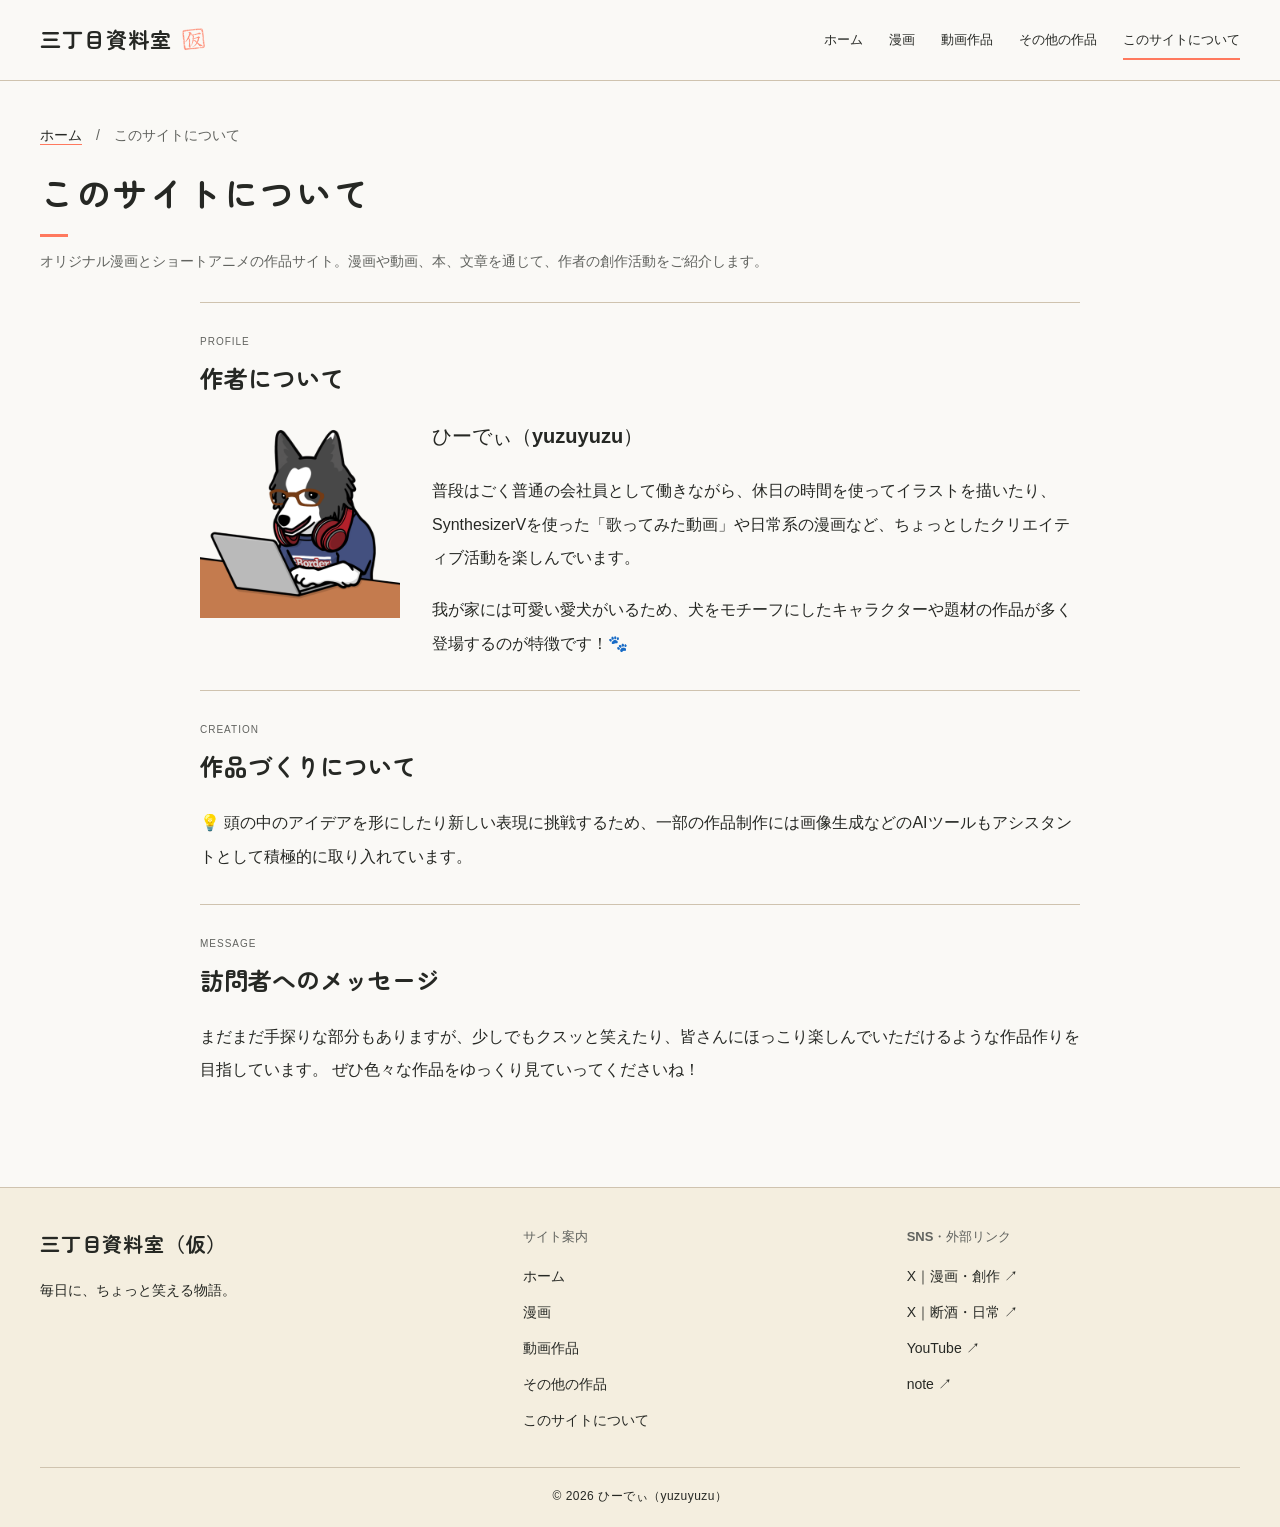
==== about.html @ 63315bce "Initial public release of 三丁目資料室（仮）" ====
<!doctype html>
<html lang="ja"><head><meta charset="utf-8"><meta name="viewport" content="width=device-width,initial-scale=1"><meta name="color-scheme" content="light"><meta name="description" content="オリジナル漫画とショートアニメの作品サイト、三丁目資料室（仮）。"><title>このサイトについて｜三丁目資料室（仮）</title><link rel="stylesheet" href="assets/style.css"><link rel="stylesheet" href="assets/portfolio-v4.css"><link rel="stylesheet" href="assets/palette.css"><link rel="stylesheet" href="assets/stamp.css"><link rel="stylesheet" href="assets/contents.css"><link rel="stylesheet" href="assets/finish.css"><link rel="stylesheet" href="assets/additions.css"><script type="module" src="assets/app.js"></script></head>
<body data-page="about"><a class="skip-link" href="#main">本文へ移動</a><header class="site-header" id="header"><div class="header-inner"><a href="index.html" class="brand" aria-label="三丁目資料室（仮） ホーム"><span class="brand-word">三丁目資料室</span><span class="brand-stamp" aria-hidden="true"><img src="assets/header/stamp-kari-coral-transparent.png" alt="" width="1254" height="1254"></span></a><button id="menu-toggle" class="menu-toggle" aria-expanded="false" aria-controls="navigation" aria-label="メニューを開く"><span></span><span></span><span></span></button><nav id="navigation" aria-label="メインナビゲーション"><a href="index.html" data-nav="home">ホーム</a><a href="comics.html" data-nav="comics">漫画</a><a href="videos.html" data-nav="videos">動画作品</a><a href="other-works.html" data-nav="other">その他の作品</a><a href="about.html" data-nav="about">このサイトについて</a></nav></div></header>
<main id="main" tabindex="-1"><p class="loading-note">作品を読み込んでいます。</p></main><footer class="site-footer" aria-label="サイト案内とSNS"></footer><button id="back-top" class="back-top" aria-label="ページの上部へ戻る" hidden>↑</button>
<dialog class="comic-viewer" id="comic-viewer" aria-label="漫画ビューア"><div class="viewer-header"><div class="viewer-caption"><h2 id="viewer-title"></h2><span id="viewer-counter"></span></div><button class="viewer-close" id="viewer-close" aria-label="漫画ビューアを閉じる">閉じる <span aria-hidden="true">×</span></button></div><div class="viewer-stage" id="viewer-stage"><img id="viewer-image" alt="" draggable="false"><p class="viewer-loading" id="viewer-loading">読み込み中</p></div><div class="viewer-footer"><button class="viewer-nav" id="viewer-prev" aria-label="前の作品へ">← <span>前の作品</span></button><div class="zoom-controls"><button id="zoom-out" aria-label="漫画を縮小する">−</button><output id="zoom-value" aria-live="polite">100%</output><button id="zoom-in" aria-label="漫画を拡大する">＋</button><button id="zoom-fit">全体表示</button></div><button class="viewer-nav" id="viewer-next" aria-label="次の作品へ"><span>次の作品</span> →</button></div><p class="viewer-hint">拡大するとドラッグで移動できます。スマートフォンでは2本指で拡大・縮小できます。</p></dialog>
<dialog class="video-dialog" id="video-dialog" aria-labelledby="video-title"><div class="dialog-heading"><h2 id="video-title">動画作品</h2><button id="video-close" aria-label="動画を閉じる">閉じる ×</button></div><div id="video-player"></div><p class="small-note">再生はプレーヤーの再生ボタンから。再生できない場合は、下のYouTubeリンクでご覧ください。</p><div id="video-links"></div></dialog><dialog class="info-dialog" id="info-dialog" aria-labelledby="info-title"><h2 id="info-title"></h2><p>このページは準備中です。</p><button id="info-close" class="button button-primary">閉じる</button></dialog><noscript>この試作品の一覧・ビューアにはJavaScriptが必要です。</noscript></body></html>
---- assets/style.css ----
@font-face{font-family:"Zen Maru Gothic";src:url("fonts/ZenMaruGothic-Bold.ttf") format("truetype");font-style:normal;font-weight:700;font-display:swap}
:root{--paper:#FAF9F6;--white:#fff;--ink:#262824;--accent:#FF795E;--peach:#FFF0E8;--muted:#6d7068;--line:#e7e6df;--round:"Zen Maru Gothic","HG丸ｺﾞｼｯｸM-PRO","Hiragino Maru Gothic ProN","Yu Gothic","Meiryo",sans-serif;font-family:"Yu Gothic UI","Yu Gothic","Meiryo",sans-serif;color:var(--ink);background:var(--paper);font-synthesis:none;color-scheme:light}*{box-sizing:border-box}body{margin:0;font-size:16px;line-height:1.75}button,input,select{font:inherit}button,a{-webkit-tap-highlight-color:transparent}a{color:inherit;text-decoration:none}button{color:inherit;cursor:pointer}button:disabled{cursor:default;opacity:.4}button:focus-visible,a:focus-visible,select:focus-visible{outline:3px solid #aa4933;outline-offset:5px}img{max-width:100%;display:block}h1,h2,h3,p{margin:0}h1,h2,h3{font-family:var(--round);font-weight:700;line-height:1.55}button{border:0}button,[role=button]{touch-action:manipulation}[hidden]{display:none!important}.skip-link{position:fixed;left:12px;top:-100px;background:white;padding:12px;z-index:1000}.skip-link:focus{top:12px}.site-header{position:sticky;top:0;z-index:20;background:rgba(250,249,246,.97);border-bottom:1px solid var(--line);transition:transform .18s ease}.site-header.header-away{transform:translateY(-105%)}.header-inner{max-width:1240px;margin:auto;min-height:86px;padding:12px 32px;display:flex;align-items:center;justify-content:space-between;gap:24px}.brand{position:relative;display:inline-flex;align-items:center;gap:8px;white-space:nowrap}.brand-word{font-family:var(--round);font-size:22px;font-weight:700;letter-spacing:.05em}.brand-stamp{display:inline-grid;place-items:center;width:27px;height:29px;color:#b34732;border:1.5px solid #b34732;line-height:1;font-family:var(--round);font-size:18px;transform:rotate(-6deg);border-radius:3px}.site-header nav{display:flex;align-items:center;gap:27px;font-size:13px;font-weight:600}.site-header nav a{position:relative;padding:10px 0}.site-header nav a[aria-current=page]::after{content:"";position:absolute;bottom:1px;left:50%;width:5px;height:5px;border-radius:50%;background:var(--accent)}.site-header nav button{background:none;display:flex;align-items:center;gap:5px;font-size:12px;color:var(--muted);padding:10px 0}.site-header nav button span{font-size:9px;border:1px solid #dadbd3;border-radius:3px;padding:0 3px;white-space:nowrap}.menu-toggle{display:none}.container{width:min(1176px,calc(100% - 64px));margin-inline:auto}.hero{display:grid;grid-template-columns:1.05fr 1fr;align-items:center;gap:60px;padding-block:60px 72px;min-height:540px}.enamel-logo{position:relative;display:inline-block;padding:19px 48px 26px 26px;border:2px solid #747a6c;border-radius:11px;background:#fffcef;box-shadow:inset 0 0 0 5px #fffcef,inset 0 0 0 6px #c8c9b8,0 4px 0 #e6e4d9;margin-bottom:34px;white-space:nowrap}.enamel-logo::before,.enamel-logo::after{content:"";position:absolute;width:5px;height:5px;border:1px solid #929886;border-radius:50%;background:#dedfcf}.enamel-logo::before{top:10px;left:10px}.enamel-logo::after{bottom:10px;right:10px}.enamel-word{display:block;font-family:var(--round);font-size:clamp(23px,2.5vw,34px);font-weight:700;letter-spacing:.08em;font-stretch:normal;writing-mode:horizontal-tb;line-height:1.25}.enamel-stamp{position:absolute;right:16px;bottom:13px;display:grid;place-items:center;width:30px;height:32px;border:2px solid #ba4933;border-radius:3px;transform:rotate(-7deg);color:#ba4933;font-size:21px;line-height:1;font-family:var(--round)}.hero-description{font-size:13px;letter-spacing:.03em;margin-bottom:13px;color:#666c61}.hero h1{font-size:clamp(28px,3.1vw,42px);line-height:1.65;letter-spacing:.045em}.hero h1 em{font-style:normal;text-decoration:underline;text-decoration-color:#ffd3c5;text-decoration-thickness:9px;text-underline-offset:-4px;text-decoration-skip-ink:none}.hero-actions{display:flex;gap:12px;margin-top:28px}.button{display:inline-flex;justify-content:center;align-items:center;gap:30px;border:1px solid var(--ink);background:var(--white);border-radius:9px;min-height:48px;padding:11px 21px;font-size:14px;font-weight:700;transition:background .15s}.button-primary{background:var(--accent);border-color:var(--accent)}.button-primary:hover{background:#ff8b74}.button-secondary{border-color:#d5d8ce;background:transparent}.button-secondary:hover{background:white}.hero-art{position:relative;min-height:365px;display:grid;grid-template-columns:1fr 1fr;align-items:center;gap:14px;padding:30px 10px}.hero-art::before{content:"";position:absolute;inset:30px 0 10px;background:var(--peach);border-radius:45% 50% 42% 47%;z-index:-1}.hero-work{background:white;border:1px solid #e4e4dc;border-radius:10px;padding:14px 12px 10px;box-shadow:0 8px 18px #393d2610;position:relative}.hero-work:first-child{transform:rotate(-3deg) translateY(-13px)}.hero-work:last-child{transform:rotate(3deg) translateY(26px)}.hero-work::before{content:"";position:absolute;width:51px;height:15px;top:-8px;left:calc(50% - 25px);background:#e5e7c8b8;transform:rotate(-5deg)}.hero-work button{padding:0;background:white;display:grid;place-items:center;width:100%;height:245px}.hero-work img{width:100%;height:100%;object-fit:contain}.hero-work p{font-size:11px;text-align:center;margin-top:9px;color:var(--muted);font-family:var(--round)}.section{padding-block:52px}.section-heading{display:flex;align-items:flex-end;justify-content:space-between;gap:16px;margin-bottom:22px}.section-heading h2,.section-title{font-size:25px;letter-spacing:.04em;position:relative}.section-heading h2::before,.section-title::before{content:"";display:inline-block;width:15px;height:18px;border:1.5px solid #dfb29f;border-radius:2px;background:#fff8ef;margin-right:11px;transform:rotate(-8deg);vertical-align:baseline}.text-link{font-size:13px;font-weight:700;border-bottom:1px solid #b8bbad;white-space:nowrap;padding-bottom:2px}.text-link span{margin-left:12px}.section-note{color:var(--muted);font-size:12px;margin-top:8px}.comic-grid{display:grid;grid-template-columns:repeat(4,minmax(0,1fr));gap:23px;align-items:start}.comic-card{border:1px solid #e8e8e0;border-radius:13px;background:var(--white);overflow:hidden;transition:box-shadow .15s}.comic-card:hover{box-shadow:0 7px 21px #3d40230b}.comic-open{width:100%;background:white;padding:15px;display:block;text-align:left}.comic-art{display:grid;place-items:center;min-width:0;aspect-ratio:4/3;background:#fff}.comic-art.portrait{aspect-ratio:3/4}.comic-art img{width:100%;height:100%;object-fit:contain;max-height:100%}.comic-card-body{padding:0 17px 17px}.kind-label{display:inline-block;font-size:10px;line-height:1.7;background:#f3f3ed;border-radius:4px;padding:2px 7px;color:#61675a;margin-bottom:9px}.comic-card h3{font-size:13px;font-weight:600;letter-spacing:.015em}.comic-card .published{font-size:11px;color:var(--muted);margin-top:6px}.compact-empty{border:1px dashed #d9d9cd;background:#fffdfa;padding:29px 32px;border-radius:13px;display:flex;gap:19px;align-items:center}.play-mark{display:grid;place-items:center;flex:none;width:49px;height:49px;border-radius:13px;border:1px solid #e6d2c4;background:#fff6ee;color:#b0856a}.play-mark::before{content:"";display:block;width:0;height:0;border-top:8px solid transparent;border-bottom:8px solid transparent;border-left:12px solid currentColor;margin-left:4px}.compact-empty h3{font-size:15px}.compact-empty p{font-size:12px;color:var(--muted);margin-top:3px}.series-section{background:#f0f0e9;border-block:1px solid #e8e9df;margin-top:28px;padding-block:58px 64px}.series-grid{display:grid;grid-template-columns:1fr 1fr;gap:26px;margin-top:26px}.series-card{display:grid;grid-template-columns:1fr 1fr;gap:22px;align-items:center;padding:25px;background:white;border-radius:13px;border:1px solid #e4e5db}.series-card:nth-child(2){background:#fffdfb}.series-image{display:grid;place-items:center;background:white;height:210px;min-width:0}.series-image img{width:100%;height:100%;object-fit:contain}.series-copy .series-kicker{font-size:10px;letter-spacing:.13em;color:#9b745d;margin-bottom:8px}.series-card h3{font-size:18px;line-height:1.65}.series-card p{font-size:12px;color:var(--muted);margin:12px 0 20px}.series-card a{font-size:12px}.elsewhere{display:flex;align-items:center;justify-content:space-between;gap:26px;padding-block:47px}.elsewhere h2{font-size:16px}.elsewhere p{font-size:12px;color:var(--muted);margin-top:4px}.elsewhere-links{display:flex;gap:32px}.elsewhere-links a{font-size:13px;font-weight:600}.site-footer{border-top:1px solid var(--line);padding:38px 0 22px}.footer-inner{width:min(1176px,calc(100% - 64px));margin:auto;display:flex;justify-content:space-between;align-items:center;gap:26px}.footer-name{font-family:var(--round);font-size:17px;font-weight:700;letter-spacing:.04em}.site-footer p{font-size:11px;color:var(--muted);margin-top:8px}.footer-links{display:flex;gap:25px;font-size:12px}.site-footer .copyright{font-size:10px;text-align:center;margin-top:30px;letter-spacing:.04em}.back-top{position:fixed;right:21px;bottom:20px;z-index:15;width:44px;height:44px;border-radius:50%;border:1px solid #d4d7ca;background:#fff;color:#626c58;box-shadow:0 3px 10px #3331;font-size:21px}.page-intro{padding-block:56px 28px}.page-intro h1{font-size:32px;letter-spacing:.08em;margin-bottom:12px}.page-intro>p{font-size:14px;color:var(--muted)}.page-breadcrumb{font-size:11px;color:var(--muted);margin-bottom:19px}.filters-row{display:flex;justify-content:space-between;align-items:center;gap:18px;flex-wrap:wrap;padding-block:12px 24px}.filter-tabs{display:flex;gap:9px;flex-wrap:wrap}.filter-tabs button{background:white;border:1px solid #dddeda;padding:8px 15px;border-radius:30px;font-size:12px}.filter-tabs button[aria-pressed=true]{background:var(--ink);color:white;border-color:var(--ink)}.sort-label{display:flex;align-items:center;gap:10px;font-size:11px;color:var(--muted)}select{border:1px solid #dfe0d6;border-radius:5px;background:#fff;padding:8px 11px;font-size:12px;color:var(--ink);max-width:100%}.gallery-count{font-size:12px;color:var(--muted);margin-bottom:19px}.gallery-section{padding-bottom:70px}.more-wrap{text-align:center;margin-top:35px}.more-wrap p{font-size:11px;color:var(--muted);margin-bottom:12px}.more-button{min-width:200px}.large-empty{border:1px dashed #d8dbcf;border-radius:15px;min-height:320px;display:grid;place-content:center;justify-items:center;text-align:center;padding:40px;background:#fffdfa;margin:15px 0 45px}.large-empty h2{font-size:20px;margin-top:20px}.large-empty p{font-size:13px;color:var(--muted);margin-top:10px}.loading-note,.load-error{padding:80px 32px;text-align:center}.video-grid{display:grid;grid-template-columns:repeat(4,minmax(0,1fr));gap:23px;align-items:start}.video-card{border:1px solid var(--line);background:white;border-radius:12px;overflow:hidden}.video-open{display:block;width:100%;background:white;padding:0}.video-thumbnail{display:grid;place-items:center;position:relative;aspect-ratio:16/9;background:#f0f0e8}.video-card.short .video-thumbnail{aspect-ratio:9/16}.video-thumbnail img{width:100%;height:100%;object-fit:contain}.video-thumbnail .play-mark{position:absolute;background:#fffdf5e8}.video-meta{padding:17px}.video-meta h3{font-size:14px}.video-links{display:flex;gap:14px;font-size:12px;margin-top:12px}.small-note{font-size:12px;color:var(--muted)}dialog{padding:0}.comic-viewer{position:fixed;inset:0;width:100%;height:100%;max-width:none;max-height:none;border:0;background:#252824;color:#f7f8f0;overflow:hidden}.comic-viewer[open]{display:grid;grid-template-rows:auto minmax(0,1fr) auto auto}.comic-viewer::backdrop{background:#252824}.viewer-header{display:flex;justify-content:space-between;align-items:center;padding:15px 25px;gap:16px;border-bottom:1px solid #ffffff18}.viewer-caption{display:flex;align-items:center;gap:18px}.viewer-caption h2{font-size:14px;font-family:inherit;line-height:1.4}.viewer-caption span{font-size:11px;color:#b8bdb3;white-space:nowrap}.viewer-close{background:transparent;color:#f7f8f0;display:flex;align-items:center;gap:16px;font-size:12px;padding:7px 10px}.viewer-close span{font-size:25px}.viewer-stage{position:relative;min-height:0;overflow:hidden;touch-action:none;user-select:none;cursor:default}.viewer-stage.zoomed{cursor:grab}.viewer-stage.dragging{cursor:grabbing}.viewer-stage>img{position:absolute;top:50%;left:50%;max-width:none;pointer-events:none;transform-origin:center;will-change:transform;user-select:none;-webkit-user-drag:none;visibility:hidden}.viewer-loading{position:absolute;inset:0;display:grid;place-items:center;font-size:13px;color:#d0d4c8}.viewer-footer{display:flex;align-items:center;justify-content:space-between;gap:10px;padding:11px 28px 7px;border-top:1px solid #ffffff18}.viewer-footer button{background:#373d32;color:#f7f8f0;border:1px solid #5a6252;border-radius:6px;min-width:40px;min-height:40px;font-size:13px;padding:6px 12px}.viewer-nav{white-space:nowrap}.zoom-controls{display:flex;align-items:center;gap:9px}.zoom-controls output{font-size:12px;min-width:47px;text-align:center}.viewer-hint{font-size:10px;color:#aeb7a4;text-align:center;padding:2px 15px 12px}.info-dialog{width:min(430px,calc(100% - 40px));border:1px solid var(--line);border-radius:15px;padding:32px;background:var(--paper);color:var(--ink)}.info-dialog h2{font-size:21px}.info-dialog p{font-size:14px;margin:14px 0 25px}.info-dialog::backdrop,.video-dialog::backdrop{background:#252824b8}.video-dialog{width:min(1000px,calc(100% - 32px));max-height:94vh;overflow:auto;background:var(--paper);border:0;border-radius:12px;padding:21px}.dialog-heading{display:flex;justify-content:space-between;align-items:center;gap:15px;margin-bottom:18px}.dialog-heading h2{font-size:19px}.dialog-heading button{background:transparent;font-size:12px;white-space:nowrap}.video-dialog iframe{width:100%;aspect-ratio:16/9;border:0;display:block;background:#262824}.video-dialog.short iframe{aspect-ratio:9/16;max-height:70vh;width:auto;margin:auto;max-width:100%}.video-dialog .small-note{margin-top:15px}#video-links{display:flex;gap:20px;font-size:13px;margin-top:13px}@media(min-width:1400px){.hero{gap:100px}}@media(max-width:1040px){.site-header nav{gap:17px}.site-header nav button{font-size:11px}.header-inner{gap:18px}.brand-word{font-size:20px}.hero{gap:30px}.comic-grid,.video-grid{gap:17px}.series-card{gap:14px;padding:18px}.series-card h3{font-size:16px}}@media(max-width:850px){.header-inner{min-height:74px;padding-inline:24px}.site-header nav{gap:15px}.site-header nav button span{display:none}.site-header nav a,.site-header nav button{font-size:11px}.hero{gap:20px;padding-block:40px;min-height:480px}.hero-art{padding-inline:0;gap:10px}.hero-work{padding:9px}.hero-work button{height:205px}.hero-work p{font-size:9px}.enamel-logo{padding:17px 44px 24px 21px}.enamel-word{font-size:25px}.hero h1{font-size:28px}.hero-description{font-size:11px}.hero-actions{gap:9px}.hero-actions .button{font-size:12px;padding:10px 14px;gap:15px}.comic-grid,.video-grid{grid-template-columns:repeat(3,minmax(0,1fr))}.series-card{grid-template-columns:1fr}.series-copy p{min-height:42px}.series-image{height:180px}.section{padding-block:38px}}@media(max-width:660px){.container{width:calc(100% - 36px)}.header-inner{min-height:66px;padding:10px 18px}.brand-word{font-size:20px}.brand-stamp{width:24px;height:26px;font-size:16px}.menu-toggle{display:flex;flex-direction:column;justify-content:center;gap:5px;width:40px;height:40px;background:transparent;padding:9px;z-index:1}.menu-toggle span{height:1.5px;background:var(--ink);display:block;width:22px}.site-header nav{display:none;position:absolute;top:100%;left:0;right:0;background:var(--paper);border-bottom:1px solid var(--line);padding:12px 22px 25px;box-shadow:0 10px 15px #5551}.site-header nav.is-open{display:flex;flex-direction:column;align-items:stretch;gap:0}.site-header nav a,.site-header nav button{font-size:14px;padding:12px 0;text-align:left;justify-content:space-between}.site-header nav button span{display:inline-block}.site-header nav a[aria-current=page]::after{left:auto;right:2px;top:23px}.hero{grid-template-columns:1fr;gap:18px;padding-block:35px 35px;min-height:0}.hero-copy{text-align:center}.enamel-logo{margin-bottom:28px;padding:18px 47px 25px 24px}.enamel-word{font-size:29px}.hero-description{font-size:11px;letter-spacing:0}.hero h1{font-size:29px;letter-spacing:.04em}.hero-actions{justify-content:center;margin-top:24px}.hero-actions .button{min-height:45px;padding:10px 19px;gap:20px;font-size:12px}.hero-art{width:min(380px,100%);margin:auto;min-height:280px;padding:15px 13px 20px;gap:16px}.hero-work button{height:185px}.hero-work p{font-size:9px}.hero-work:first-child{transform:rotate(-3deg) translateY(-1px)}.hero-work:last-child{transform:rotate(3deg) translateY(11px)}.hero-art::before{inset:7px 0 0}.section{padding-block:30px}.section-heading{gap:9px;margin-bottom:18px}.section-heading h2,.section-title{font-size:21px}.section-note{font-size:10px;line-height:1.8}.text-link{font-size:11px}.text-link span{margin-left:6px}.comic-grid,.video-grid{grid-template-columns:repeat(2,minmax(0,1fr));gap:13px}.comic-open{padding:10px}.comic-card-body{padding:0 10px 11px}.comic-card{border-radius:10px}.comic-card h3{font-size:10px;line-height:1.6}.kind-label{font-size:9px;margin-bottom:7px;padding:1px 6px}.compact-empty{padding:22px 18px;gap:13px}.compact-empty h3{font-size:13px}.compact-empty p{font-size:11px}.play-mark{width:40px;height:40px}.series-section{padding-block:35px 40px;margin-top:15px}.series-grid{gap:14px;margin-top:21px}.series-card{padding:12px;gap:12px;border-radius:10px}.series-image{height:140px}.series-card h3{font-size:13px;line-height:1.7}.series-card p{font-size:11px;margin:8px 0 12px;min-height:66px}.series-copy .series-kicker{font-size:9px;margin:0 0 5px}.series-card a{font-size:10px}.elsewhere{align-items:flex-start;flex-direction:column;gap:18px;padding-block:32px}.elsewhere h2{font-size:15px}.elsewhere-links{gap:30px}.footer-inner{width:calc(100% - 36px);flex-direction:column;align-items:flex-start;gap:22px}.footer-name{font-size:16px}.site-footer{padding-top:28px}.site-footer p{font-size:10px}.footer-links{gap:20px}.back-top{width:40px;height:40px;right:14px;bottom:13px}.page-intro{padding-block:31px 21px}.page-intro h1{font-size:28px}.page-intro>p{font-size:12px}.page-breadcrumb{margin-bottom:15px}.filters-row{align-items:flex-start;gap:16px;padding-top:6px}.filter-tabs{gap:7px}.filter-tabs button{font-size:10px;padding:7px 10px}.sort-label{width:100%;justify-content:flex-end;font-size:10px}.sort-label select{font-size:11px;max-width:220px}.gallery-count{font-size:11px;margin-bottom:15px}.gallery-section{padding-bottom:45px}.large-empty{min-height:290px;padding:30px 20px}.large-empty h2{font-size:18px}.large-empty p{font-size:12px}.viewer-header{padding:10px 12px;gap:10px}.viewer-caption{display:block}.viewer-caption h2{font-size:12px;max-width:240px}.viewer-caption span{font-size:10px}.viewer-close{padding:3px 2px;gap:7px;font-size:11px}.viewer-footer{padding:10px 9px 6px;gap:5px}.viewer-footer button{min-width:36px;min-height:40px;padding:6px 9px;font-size:12px}.viewer-nav span{display:none}.zoom-controls{gap:5px}.zoom-controls output{font-size:11px;min-width:40px}.zoom-controls #zoom-fit{font-size:10px;padding-inline:7px}.viewer-hint{font-size:9px;padding:4px 10px 11px}.video-meta{padding:12px}.video-meta h3{font-size:12px}.video-links{font-size:10px;gap:8px}.video-dialog{padding:15px}.dialog-heading h2{font-size:15px}.info-dialog{padding:25px}}@media(prefers-reduced-motion:reduce){*,*::before,*::after{transition:none!important;scroll-behavior:auto!important}}



.series-copy .series-kicker{min-height:0}
---- assets/portfolio-v4.css ----
:root{--paper:#FAF9F6;--white:#FFFFFF;--ink:#262824;--accent:#FF795E;--peach:#FFF0E8;--muted:#676a64;--line:#e4e3dd;--wood:#8c6c50;--focus:#262824}
body{background:var(--paper);color:var(--ink);line-height:1.8}a,button{transition:color .15s,background-color .15s,border-color .15s}a:hover{color:var(--ink)}a:focus-visible,button:focus-visible,select:focus-visible{outline:2px solid var(--focus);outline-offset:5px}
.container{width:min(1240px,calc(100% - 80px))}.site-header{background:var(--paper);border-bottom:1px solid var(--line)}.header-inner{max-width:1320px;min-height:80px;padding:14px 40px}.brand-word{font-size:21px;letter-spacing:.05em}.brand-stamp{color:#a33f2b;border-color:var(--accent);background:var(--peach);border-radius:1px}.site-header nav{gap:26px;font-size:13px}.site-header nav a,.site-header nav button{color:var(--ink)}.site-header nav a[aria-current=page]::after{left:0;bottom:2px;width:100%;height:2px;border-radius:0;background:var(--accent)}.site-header nav a:hover,.site-header nav button:hover{box-shadow:inset 0 -2px var(--accent)}.site-header nav button span{border:0;padding:0;color:var(--muted);font-size:10px}.section-heading h2::before,.section-title::before{display:none}.button{border-radius:5px;gap:14px;font-size:14px;font-weight:600;box-shadow:none}.button-primary,.button-primary:hover{background:var(--accent);border-color:var(--accent);color:var(--ink)}.button-primary:hover{box-shadow:0 0 0 3px var(--peach)}.text-link{border-bottom:1px solid var(--accent);font-size:13px;font-weight:600;white-space:normal;line-height:1.65;display:inline-block;padding-bottom:4px}.text-link:hover{background:var(--peach);color:var(--ink)}
.v4-hero{margin-top:26px}.v4-scene{height:clamp(350px,32vw,430px);position:relative;isolation:isolate;overflow:hidden;border-radius:6px;background:#e9e3d5}.v4-room{position:absolute;inset:0;width:100%;height:100%;object-fit:cover;object-position:50% 100%;z-index:-1}.v4-enamel{position:absolute;left:21%;top:15%;background:#fffcef;border:1px solid #797970;border-radius:9px;padding:16px 24px 19px;box-shadow:inset 0 0 0 4px #fffcef,inset 0 0 0 5px #c9c8b7,0 3px 8px #19150f1a;max-width:60%}.v4-site-title{display:flex;align-items:center;gap:17px;white-space:nowrap;line-height:1.3}.v4-name{font-family:var(--round);font-size:clamp(35px,4.3vw,62px);letter-spacing:.025em;font-weight:700}.v4-stamp{display:grid;place-items:center;color:#a33f2b;border:2px solid var(--accent);border-radius:2px;transform:rotate(-6deg);width:43px;height:45px;font-size:29px;font-family:var(--round);align-self:flex-end;margin-bottom:2px}
.v4-guide{position:absolute;margin:0;left:6%;bottom:18px;width:94px;background:#fff;border:1px solid #e1dfd6;border-radius:3px;box-shadow:0 3px 8px #23190e14;overflow:hidden}.v4-guide svg{display:block;width:100%;aspect-ratio:151/525;overflow:hidden}.v4-guide figcaption{border-top:1px solid var(--line);font-size:10px;text-align:center;line-height:2.3;background:white;color:var(--ink);white-space:nowrap}.v4-welcome{display:flex;justify-content:space-between;align-items:center;gap:25px;padding:24px 4px 17px}.v4-description{font-size:13px;color:var(--muted);font-family:inherit;font-weight:400;letter-spacing:.015em}.v4-tagline{font-family:var(--round);font-size:23px;margin-top:4px;line-height:1.7;letter-spacing:.04em}.v4-actions{display:flex;align-items:center;gap:28px;flex-shrink:0}.v4-actions .button{min-width:148px;min-height:48px}
.v4-section{padding-block:42px}.v4-heading{display:flex;justify-content:space-between;align-items:flex-end;gap:20px;margin-bottom:25px}.v4-kicker{font-size:10px;letter-spacing:.2em;font-weight:600;color:var(--muted);margin-bottom:9px}.v4-heading h2{font-size:29px;letter-spacing:.04em;line-height:1.5}.v4-heading h2::after{content:"";display:block;width:28px;height:3px;margin-top:12px;background:var(--accent)}.v4-heading .v4-description{margin-top:13px}.v4-heading>.text-link{margin-bottom:2px}.v4-board{display:grid;grid-template-columns:repeat(2,minmax(0,1fr));gap:25px;padding:29px;border:7px solid #8e7057;border-radius:4px;background:repeating-linear-gradient(2deg,#d8c4a6 0px,#d8c4a6 5px,#d6c1a2 7px,#d9c6aa 11px);box-shadow:inset 0 1px 3px #3c24171c}.v4-paper{aspect-ratio:4/5;position:relative;min-width:0;background:white;box-shadow:0 2px 5px #3b2a1e1a}.v4-tape{position:absolute;left:calc(50% - 31px);top:-7px;width:62px;height:19px;background:#f8eccde8;border:1px solid #daceb188;z-index:1;pointer-events:none}.v4-exhibit{position:absolute;inset:29px 17px 17px;background:white;display:block;padding:0}.v4-exhibit img{position:absolute;inset:0;width:100%;height:100%;object-fit:contain}.v4-order-note{font-size:11px;color:var(--muted);margin-top:13px}
.v4-series-grid{display:grid;grid-template-columns:repeat(2,minmax(0,1fr));gap:24px}.v4-series-card{display:grid;grid-template-columns:minmax(0,1fr) minmax(0,1fr);gap:24px;align-items:center;background:var(--white);border:1px solid var(--line);border-radius:7px;padding:24px;min-width:0}.v4-series-art{position:relative;background:white;padding:0;display:block;width:100%;aspect-ratio:3/4;min-width:0}.v4-series-art img{position:absolute;inset:0;width:100%;height:100%;object-fit:contain}.v4-series-copy h3{font-size:19px;letter-spacing:.01em}.v4-series-copy p{font-size:13px;color:var(--muted);margin-top:12px;margin-bottom:23px}.v4-series-copy .text-link{font-size:12px}.v4-films .compact-empty{display:block;background:white;border:1px solid var(--line);border-radius:7px;padding:30px 32px}.compact-empty h3{font-family:inherit;font-weight:600;font-size:16px}.compact-empty p{font-size:13px;margin-top:5px;color:var(--muted)}.play-mark{display:none!important}.v4-reading-grid{display:grid;grid-template-columns:repeat(2,minmax(0,1fr));gap:24px}.v4-reading-card{background:var(--white);border:1px solid var(--line);border-radius:7px;padding:30px 32px}.v4-reading-card h3{font-family:inherit;font-size:24px;letter-spacing:.025em;font-weight:500;line-height:1.5}.v4-reading-card p{font-size:13px;color:var(--muted);margin:9px 0 22px}.v4-reading{padding-bottom:70px}.site-footer{background:var(--paper);padding-top:35px}.footer-inner{width:min(1240px,calc(100% - 80px))}.back-top{border-radius:5px;background:white;color:var(--ink);border-color:var(--line)}
.page-intro{padding-top:42px}.page-intro h1{font-size:34px}.page-intro h1::after{content:"";display:block;width:28px;height:3px;background:var(--accent);margin-top:14px}.filter-tabs button{border-radius:4px;font-size:12px;padding:8px 14px}.filter-tabs button[aria-pressed=true]{background:var(--peach);border-color:var(--accent);color:var(--ink)}.filter-tabs button:hover{border-color:var(--accent)}.comic-card{border-color:var(--line);border-radius:7px}.kind-label{background:var(--peach);color:var(--ink)}.large-empty{border:1px solid var(--line);background:white;min-height:230px;border-radius:7px}.large-empty h2{margin-top:0}.video-thumbnail{background:var(--peach)}.video-card{border-radius:7px}.viewer-footer button{background:#343632;border-color:#62645f}.viewer-close:hover,.viewer-footer button:hover{border-color:var(--accent);color:#fff}.comic-viewer{background:#252824}.viewer-hint{color:#c7cac2}
@media(max-width:1040px){.container{width:calc(100% - 56px)}.header-inner{padding-inline:28px}.site-header nav{gap:17px}.v4-enamel{left:20%;top:17%;max-width:72%}.v4-name{font-size:4.8vw}.v4-stamp{width:35px;height:37px;font-size:24px}.v4-guide{left:5%;width:83px;bottom:12px}.v4-welcome{gap:18px}.v4-tagline{font-size:20px}.v4-actions{gap:18px}.v4-series-card{grid-template-columns:1fr;gap:19px}.v4-series-art{aspect-ratio:4/3}.v4-series-copy h3{font-size:19px}.v4-series-copy p{min-height:47px}}
@media(max-width:760px){.v4-welcome{align-items:flex-start;flex-direction:column;gap:17px;padding-top:20px}.v4-actions{gap:25px}.v4-section{padding-block:32px}.v4-board{padding:22px;gap:20px;border-width:5px}.v4-guide{width:76px;bottom:10px}.v4-heading h2{font-size:25px}.v4-heading{margin-bottom:22px}.v4-reading-card{padding:24px}.v4-series-card{padding:20px}.v4-enamel{top:21%;left:24%}.v4-name{font-size:4.8vw}}
@media(max-width:660px){.container{width:calc(100% - 32px)}.header-inner{min-height:66px;padding-inline:16px}.brand-word{font-size:20px}.site-header nav{background:var(--paper)}.site-header nav a[aria-current=page]::after{left:0;right:auto;top:auto;bottom:7px;width:42px;height:2px}.site-header nav a:hover,.site-header nav button:hover{box-shadow:none;color:var(--ink);text-decoration:underline;text-decoration-color:var(--accent);text-underline-offset:5px}.v4-hero{margin-top:16px}.v4-scene{height:auto;aspect-ratio:1672/941;overflow:visible;margin-bottom:62px;border-radius:4px}.v4-room{object-fit:contain;object-position:center;overflow:hidden;border-radius:4px}.v4-enamel{left:12px;top:auto;bottom:-47px;max-width:none;padding:13px 16px 15px}.v4-name{font-size:clamp(24px,5.8vw,37px);letter-spacing:.01em}.v4-site-title{gap:10px}.v4-stamp{width:27px;height:29px;font-size:19px}.v4-guide{left:auto;right:14px;bottom:6px;width:53px;border-radius:2px}.v4-guide figcaption{font-size:6px;line-height:2.2}.v4-welcome{padding:7px 2px 8px;gap:17px}.v4-description{font-size:11px}.v4-tagline{font-size:20px;letter-spacing:.02em;margin-top:7px}.v4-actions{gap:22px;flex-wrap:wrap}.v4-actions .button{min-width:130px;min-height:45px;font-size:13px;padding:10px 16px}.v4-actions .text-link{font-size:12px}.v4-section{padding-block:29px}.v4-heading{gap:12px;align-items:flex-end;margin-bottom:20px}.v4-heading h2{font-size:24px;letter-spacing:.02em}.v4-kicker{font-size:9px;margin-bottom:6px;letter-spacing:.17em}.v4-heading h2::after{height:2px;width:24px;margin-top:9px}.v4-heading>.text-link{font-size:10px;flex-shrink:0;max-width:120px}.v4-heading .v4-description{margin-top:11px}.v4-board{padding:17px 12px 12px;gap:14px 12px;border-width:4px;background:#d9c8ae}.v4-paper{aspect-ratio:3/4}.v4-tape{width:38px;left:calc(50% - 19px);height:12px;top:-5px}.v4-exhibit{inset:17px 7px 8px}.v4-order-note{font-size:10px;margin-top:10px}.v4-series-grid{gap:13px}.v4-series-card{gap:15px;padding:12px;grid-template-columns:1fr;align-content:start;border-radius:5px}.v4-series-art{aspect-ratio:3/4}.v4-series-copy h3{font-size:14px;line-height:1.7}.v4-series-copy p{font-size:11px;line-height:1.85;min-height:82px;margin:9px 0 15px}.v4-series-copy .text-link{font-size:10px;line-height:1.8}.v4-films .compact-empty{padding:23px 22px}.compact-empty h3{font-size:14px}.compact-empty p{font-size:12px}.v4-reading-grid{gap:13px}.v4-reading-card{padding:20px 16px;border-radius:5px}.v4-reading-card h3{font-size:22px}.v4-reading-card p{font-size:11px;min-height:42px;margin:8px 0 18px}.v4-reading-card a{font-size:11px}.v4-reading{padding-bottom:42px}.footer-inner{width:calc(100% - 32px)}.filter-tabs button{font-size:10px;padding:7px 10px}.page-intro{padding-top:31px}.comic-grid{grid-template-columns:repeat(2,minmax(0,1fr))}.v4-guide svg{aspect-ratio:151/525}}
@media(max-width:360px){.v4-enamel{left:8px;padding-inline:11px}.v4-name{font-size:24px}.v4-stamp{width:24px;height:26px;font-size:17px}.v4-guide{right:10px;width:45px}.v4-tagline{font-size:18px}.v4-board{gap:12px 10px;padding-inline:9px}.v4-heading h2{font-size:22px}.v4-series-copy h3{font-size:12px}.v4-reading-card{padding-inline:13px}}
@media(prefers-reduced-motion:reduce){*,*::before,*::after{transition:none!important;animation:none!important;scroll-behavior:auto!important}}

@media(max-width:660px){.v4-guide{left:24%;right:auto;bottom:24px;width:clamp(37px,11.5vw,47px)}}

.v4-guide{top:18%;bottom:auto;width:110px}.v4-guide svg{aspect-ratio:123/228}@media(max-width:660px){.v4-guide{top:auto;bottom:24px;left:24%;right:auto;width:54px}.v4-guide svg{aspect-ratio:123/228}}
---- assets/palette.css ----
/* Color-only layer. Approved title artwork and all geometry stay unchanged. */
:root{
 --color-page:#FAF9F6;
 --color-cream:#F4EEDF;
 --color-border:#CFC3AF;
 --color-ink:#262824;
 --color-accent:#FF795E;
 --color-white:#FFFFFF;
 --approved-brand-paper:#FFF0E8;
 --color-muted:color-mix(in srgb,var(--color-ink) 72%,var(--color-page));
 --color-accent-hover:color-mix(in srgb,var(--color-accent) 94%,var(--color-page));
 --color-shadow:color-mix(in srgb,var(--color-ink) 7%,transparent);
 --color-viewer-surface:color-mix(in srgb,var(--color-ink) 92%,var(--color-white));
 --color-viewer-border:color-mix(in srgb,var(--color-ink) 65%,var(--color-white));
 --color-viewer-muted:color-mix(in srgb,var(--color-white) 75%,var(--color-ink));
 --paper:var(--color-page);--white:var(--color-white);--ink:var(--color-ink);
 --accent:var(--color-accent);--peach:var(--color-cream);--line:var(--color-border);
 --muted:var(--color-muted);--focus:var(--color-ink);--wood:var(--color-border);
}
body,.site-header,.site-footer,.site-header nav{background-color:var(--color-page);color:var(--color-ink)}
h1,h2,h3,.site-header nav a,.site-header nav button{color:var(--color-ink)}
/* The approved navigation seal, like the large SVG seal, is an exception. */
.brand-stamp{background-color:var(--approved-brand-paper)}
.site-header nav button span{color:var(--color-muted)}
.site-header nav a[aria-current="page"]::after{background-color:var(--color-accent)}
.v4-kicker,.series-kicker,.hero-description,.kind-label{color:var(--color-muted)}
.button{color:var(--color-ink);border-color:var(--color-border)}
.button-primary{background-color:var(--color-accent);border-color:var(--color-accent);color:var(--color-ink)}
.button-primary:hover{background-color:var(--color-accent-hover);border-color:var(--color-accent-hover);color:var(--color-ink);box-shadow:0 0 0 3px color-mix(in srgb,var(--color-accent) 12%,transparent)}
.button-secondary{background-color:transparent;border-color:var(--color-border)}
.button-secondary:hover{background-color:var(--color-cream)}
.text-link,.text-link:hover{color:var(--color-ink);border-bottom-color:var(--color-accent);background-color:transparent}
.footer-links a,.video-links a,#video-links a,.page-breadcrumb a{color:var(--color-ink);text-decoration:underline;text-decoration-color:var(--color-accent);text-decoration-thickness:1px;text-underline-offset:4px}
a:focus-visible,button:focus-visible,select:focus-visible{outline-color:var(--color-ink)}
/* Same frame, paper, tape and thumbnail dimensions. Only paint changes. */
body[data-page="home"] .v4-board{background:var(--color-cream);border-color:var(--color-border);outline-color:var(--color-border);box-shadow:inset 0 0 0 1px var(--color-border)}
body[data-page="home"] .v4-paper{background-color:var(--color-white);box-shadow:0 1px 3px var(--color-shadow)}
.v4-exhibit,.v4-series-art,.comic-open,.comic-art,.series-image,.video-open{background-color:var(--color-white)}
.v4-tape{background-color:var(--color-cream);border-color:var(--color-border)}
.v4-series-card,.v4-reading-card,.v4-films .compact-empty,.series-card,.series-card:nth-child(2),.compact-empty,.large-empty{background-color:var(--color-cream);border-color:var(--color-border)}
.comic-card,.video-card{background-color:var(--color-white);border-color:var(--color-border)}
.comic-card:hover{box-shadow:0 7px 21px var(--color-shadow)}
.kind-label,.video-thumbnail{background-color:var(--color-cream)}
.filter-tabs button,select,.back-top{background-color:var(--color-white);color:var(--color-ink);border-color:var(--color-border)}
.filter-tabs button[aria-pressed="true"]{background-color:var(--color-cream);color:var(--color-ink);border-color:var(--color-accent)}
.filter-tabs button:hover{border-color:var(--color-accent)}
.back-top{box-shadow:0 3px 10px var(--color-shadow)}
.info-dialog,.video-dialog,.skip-link{background-color:var(--color-page);color:var(--color-ink);border-color:var(--color-border)}
/* Preserve the dark reading environment, using the same palette's tints. */
.comic-viewer,.comic-viewer::backdrop,.video-dialog iframe{background-color:var(--color-ink);color:var(--color-white)}
.viewer-header,.viewer-footer{border-color:color-mix(in srgb,var(--color-white) 12%,transparent)}
.viewer-caption h2,.viewer-close{color:var(--color-white)}
.viewer-caption span,.viewer-loading,.viewer-hint{color:var(--color-viewer-muted)}
.viewer-footer button{background-color:var(--color-viewer-surface);border-color:var(--color-viewer-border);color:var(--color-white)}
.viewer-close:hover,.viewer-footer button:hover{border-color:var(--color-accent);color:var(--color-white)}
.info-dialog::backdrop,.video-dialog::backdrop{background-color:color-mix(in srgb,var(--color-ink) 72%,transparent)}
---- assets/stamp.css ----
/* Use the author's real stamp; all approved title/figure geometry is inherited. */
body[data-page="home"] #title-scene .header-stamp{
 --stamp-side:.88em;--stamp-right:-.35em;--stamp-bottom:-.34em;
 width:var(--stamp-side);height:var(--stamp-side);
 right:var(--stamp-right);bottom:var(--stamp-bottom);
 object-fit:contain;transform:rotate(-7deg);opacity:1;pointer-events:none;
}
@media(max-width:660px){
 body[data-page="home"] #title-scene .header-stamp{
  --stamp-side:1em;--stamp-right:-.37em;--stamp-bottom:-.32em;
 }
}
/* Same small navigation slot; replace its older text mark with the same PNG. */
.brand-stamp{border-color:transparent;background:transparent}
.brand-stamp img{display:block;width:100%;height:100%;object-fit:contain}
---- assets/contents.css ----
/* Additive styles for videos/books/other works. Approved header/comics rules remain untouched. */
.video-meta{min-width:0}.video-meta h3{overflow-wrap:anywhere;line-height:1.65}
.video-date{display:block;font-size:11px;color:var(--muted);margin-top:8px}
.video-links{flex-wrap:wrap}.video-links a{display:inline-flex;align-items:center;min-height:40px}
.video-play{position:absolute;left:50%;bottom:12px;transform:translateX(-50%);white-space:nowrap;border-radius:4px;padding:6px 10px;background:var(--color-page);color:var(--ink);border:1px solid var(--line);font-size:11px;pointer-events:none}
.video-open:hover .video-play{border-color:var(--accent)}
.video-dialog{overscroll-behavior:contain}.video-dialog.short{width:min(500px,calc(100% - 24px));max-height:94dvh}
.video-dialog.short iframe{height:min(59dvh,640px);width:auto;aspect-ratio:9/16;max-width:100%}
.video-dialog .dialog-heading{align-items:flex-start;gap:10px;margin-bottom:12px}
.video-dialog .dialog-heading h2{font-size:15px;overflow-wrap:anywhere}
.video-dialog #video-close{min-width:64px;min-height:40px}
.video-dialog .small-note{margin-top:10px;font-size:11px}
.video-dialog #video-links{margin-top:4px}.video-dialog .video-links{margin-top:0}
body:has(.video-dialog[open]){overflow:hidden}
.content-grid{display:grid;grid-template-columns:repeat(3,minmax(0,1fr));gap:24px}
.content-card{min-width:0}.content-card h3{font-size:20px;font-weight:600}.content-card .content-label,.content-label{font-size:10px;color:var(--muted);letter-spacing:.1em;margin:0 0 8px}.content-card p{min-height:0}
.content-card .text-link{display:inline-flex;align-items:center;min-height:44px}
.book-mini{float:left;width:76px;height:auto;object-fit:contain;margin:0 16px 12px 0}
.book-section{display:grid;grid-template-columns:minmax(200px,340px) minmax(0,1fr);gap:64px;align-items:start;padding-top:16px;max-width:1000px}
.book-cover{margin:0}.book-cover img{width:100%;height:auto;object-fit:contain;box-shadow:0 4px 16px var(--color-shadow)}
.book-copy h2{font-size:26px}.book-author{font-size:13px;color:var(--muted);margin:12px 0 28px}.book-description{font-size:15px;line-height:2;margin-bottom:22px}.book-copy .button{margin:8px 0 12px}.book-copy .small-note{max-width:34em;margin-bottom:28px}
body[data-page="kindle"] [data-nav="other"]::after{content:"";position:absolute;bottom:1px;left:0;width:42px;height:2px;background:var(--accent)}
@media(max-width:850px){.content-grid{grid-template-columns:repeat(2,minmax(0,1fr))}.book-section{gap:32px}}
@media(max-width:660px){.video-meta{padding:10px}.video-meta h3{font-size:11px}.video-date{font-size:10px}.video-play{font-size:10px;padding:5px 8px;bottom:8px}.video-links{font-size:10px}.video-dialog{padding:14px}.video-dialog.short iframe{height:min(55dvh,500px)}.video-dialog .dialog-heading h2{font-size:12px;line-height:1.65}.video-dialog .dialog-heading{margin-bottom:8px}.content-grid{grid-template-columns:1fr;gap:16px}.content-card h3{font-size:19px}.book-mini{width:68px}.book-section{grid-template-columns:1fr;gap:30px;padding-top:8px}.book-cover{width:min(250px,80%);margin-inline:auto}.book-copy h2{font-size:23px}.book-description{font-size:14px}.book-author{margin-bottom:20px}}
@media(min-width:851px){.v4-films .video-grid{max-width:820px;margin-inline:auto}}
---- assets/finish.css ----
/* Only the newly requested card accents, About page, footer and standard player. */
.content-card{position:relative}.card-doodle{position:absolute;right:24px;top:22px;width:46px;height:46px;color:var(--color-ink);pointer-events:none}.doodle-accent{stroke:var(--color-accent)}
.content-card[data-content-id="line"] h3,.content-card[data-content-id="note"] h3{padding-right:54px}
.about-page{max-width:880px;padding-bottom:70px}.about-section{padding:30px 0;border-top:1px solid var(--color-border)}.about-section h2{font-size:24px;margin-bottom:22px}.about-section .content-label{margin-bottom:8px}.profile-name{font-size:20px;font-weight:600;margin-bottom:20px}.about-text{font-size:16px;line-height:2.1;margin-top:18px;white-space:pre-line;overflow-wrap:anywhere}
.site-footer{background:var(--color-cream);border-color:var(--color-border);padding-block:38px 20px}
.site-footer .footer-complete{display:grid;grid-template-columns:1.3fr 1fr 1fr;align-items:start;gap:50px}
.site-footer .footer-name{font-size:20px}.site-footer .footer-tagline{font-size:14px;color:var(--color-ink);margin-top:16px}
.footer-menu h2,.footer-social h2{font-family:inherit;font-size:13px;color:var(--muted);font-weight:600;line-height:1.75;margin-bottom:10px}
.footer-complete ul{list-style:none;margin:0;padding:0}.footer-menu a,.footer-social a{font-size:14px;min-height:36px;display:inline-flex;align-items:center;text-underline-offset:5px;text-decoration-thickness:1px}
.footer-menu a:hover,.footer-social a:hover,.footer-name:hover{text-decoration:underline;text-decoration-color:var(--accent)}
.footer-complete a:focus-visible{outline:2px solid var(--ink);outline-offset:3px;text-decoration:underline;text-decoration-color:var(--accent)}
.site-footer .copyright{border-top:1px solid var(--color-border);padding-top:18px;margin:28px auto 0;width:min(1240px,calc(100% - 80px));font-size:12px;color:var(--color-ink)}
.video-credits{margin-top:10px;font-size:12px;color:var(--muted)}.video-credits summary{cursor:pointer;min-height:36px;display:flex;align-items:center;text-decoration:underline;text-decoration-color:var(--accent);text-underline-offset:4px}.video-credits p{white-space:pre-wrap;overflow-wrap:anywhere;line-height:1.9;margin-top:8px}
.video-dialog:not(.short){width:min(840px,calc(100% - 24px));max-height:94dvh}.video-dialog:not(.short) iframe{width:100%;height:auto;aspect-ratio:16/9;max-height:65dvh}
@media(max-width:850px){.site-footer .footer-complete{gap:26px;grid-template-columns:1.15fr 1fr 1fr}.site-footer .footer-name{font-size:17px}.site-footer .footer-tagline{font-size:12px}}
@media(max-width:660px){.card-doodle{right:18px;top:18px;width:42px;height:42px}.content-card[data-content-id="line"] h3,.content-card[data-content-id="note"] h3{padding-right:48px}.about-page{padding-bottom:42px}.about-section{padding:25px 0}.about-section h2{font-size:21px;margin-bottom:16px}.profile-name{font-size:18px}.about-text{font-size:14px;line-height:2}.site-footer{padding-top:30px}.site-footer .footer-complete{grid-template-columns:1fr;gap:26px}.site-footer .footer-name{font-size:19px}.site-footer .footer-tagline{font-size:13px;margin-top:10px}.footer-menu a,.footer-social a{min-height:44px;font-size:14px}.site-footer .copyright{width:calc(100% - 32px);font-size:11px;margin-top:25px;padding-top:16px}.video-credits{font-size:11px}}

.video-dialog:not(.short) iframe{min-height:200px}
---- assets/additions.css ----
/* contents_v3: 販売状態と作者画像だけの追加。既存のカード寸法・装飾を維持。 */
.sale-stamp{position:absolute;top:22px;right:24px;display:inline-block;padding:2px 7px;border:1px solid var(--color-accent);border-radius:2px;background:transparent;color:var(--color-ink);font-size:12px;font-weight:600;line-height:1.5;white-space:nowrap;transform:rotate(-4deg);pointer-events:none}
.content-card[data-content-id="line"] .sale-stamp{right:84px}
.profile-layout{display:grid;grid-template-columns:200px minmax(0,1fr);gap:32px;align-items:start}
.profile-portrait{margin:0;width:100%;max-width:200px}
.profile-portrait img{display:block;width:100%;height:auto;object-fit:contain}
.profile-copy{min-width:0}
@media(max-width:660px){
 .sale-stamp{top:18px;right:18px;font-size:12px;padding:2px 6px}
 .content-card[data-content-id="line"] .sale-stamp{right:76px}
 .profile-layout{grid-template-columns:minmax(0,1fr);gap:18px}
 .profile-portrait{max-width:180px;justify-self:center}
}
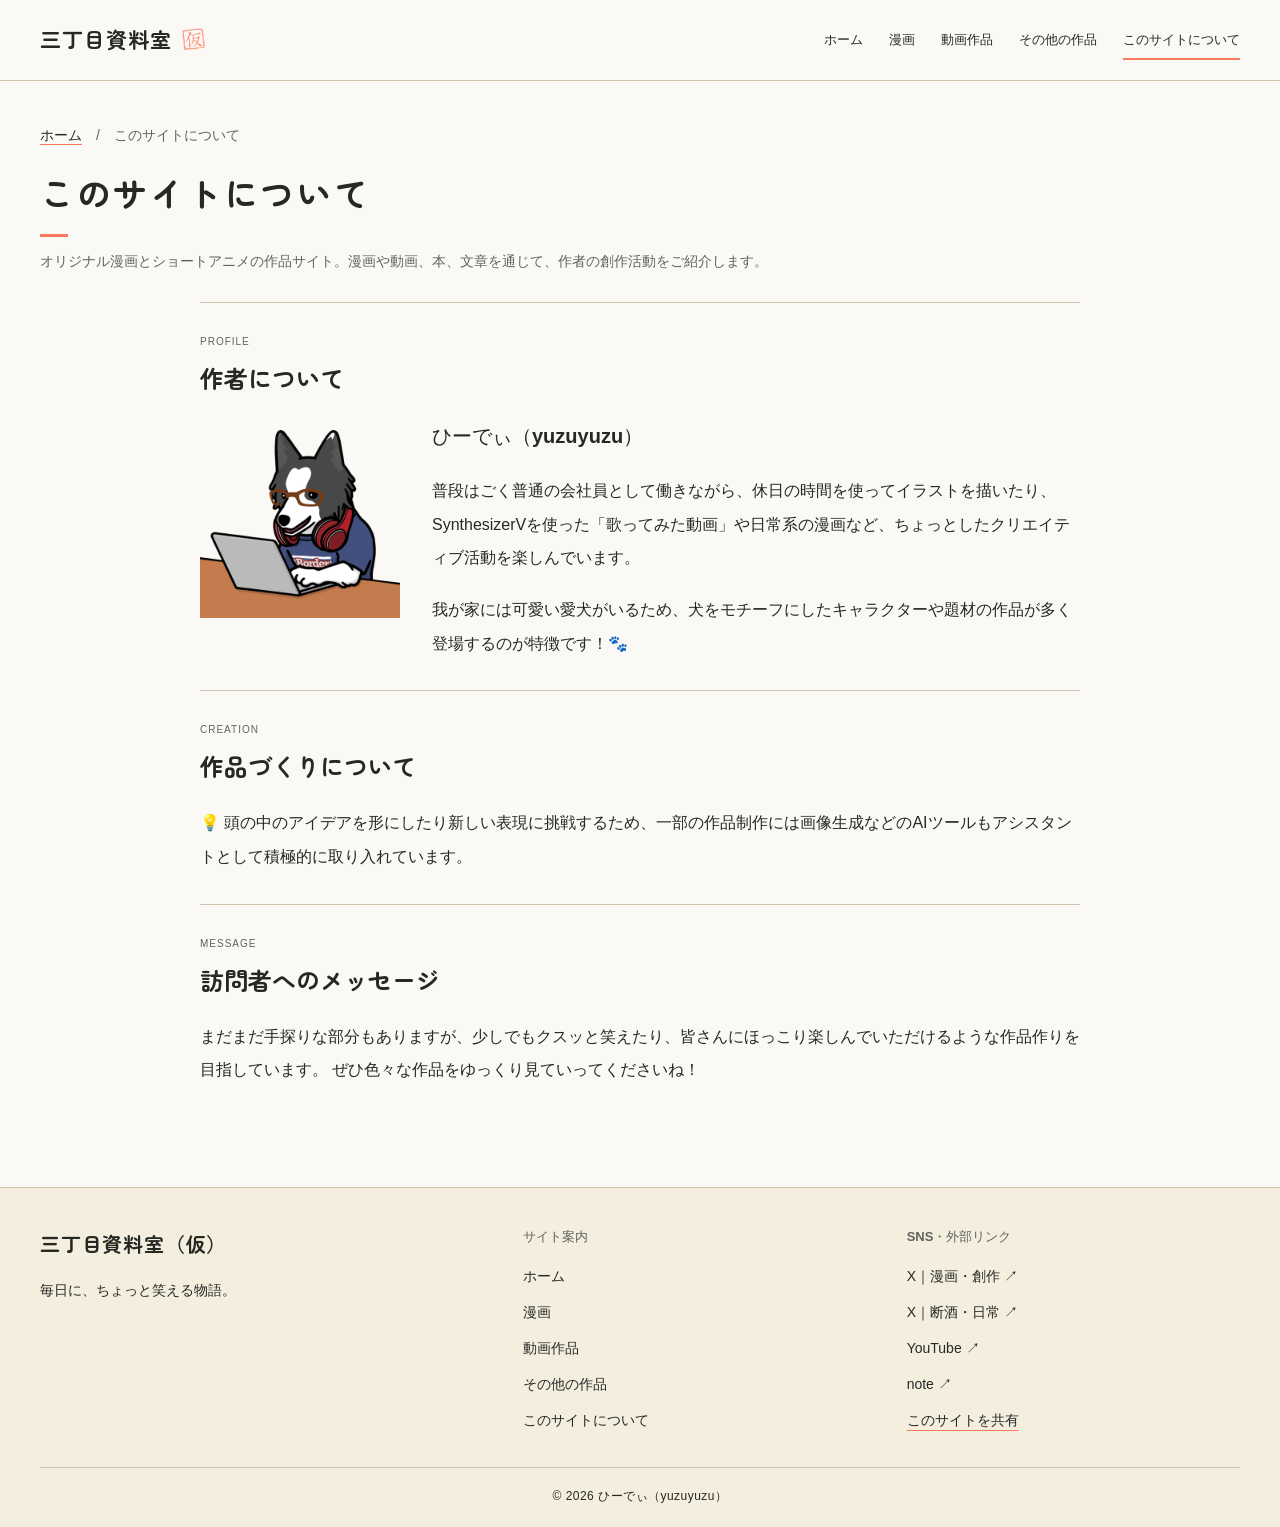
==== commit aedfa450: "Add OGP metadata and site sharing feature" ====
--- a/about.html
+++ b/about.html
@@ -1,5 +1,24 @@
 <!doctype html>
-<html lang="ja"><head><meta charset="utf-8"><meta name="viewport" content="width=device-width,initial-scale=1"><meta name="color-scheme" content="light"><meta name="description" content="オリジナル漫画とショートアニメの作品サイト、三丁目資料室（仮）。"><title>このサイトについて｜三丁目資料室（仮）</title><link rel="stylesheet" href="assets/style.css"><link rel="stylesheet" href="assets/portfolio-v4.css"><link rel="stylesheet" href="assets/palette.css"><link rel="stylesheet" href="assets/stamp.css"><link rel="stylesheet" href="assets/contents.css"><link rel="stylesheet" href="assets/finish.css"><link rel="stylesheet" href="assets/additions.css"><script type="module" src="assets/app.js"></script></head>
+<html lang="ja"><head><meta charset="utf-8"><meta name="viewport" content="width=device-width,initial-scale=1"><meta name="color-scheme" content="light"><meta name="description" content="オリジナル漫画とショートアニメの作品サイト、三丁目資料室（仮）。"><title>このサイトについて｜三丁目資料室（仮）</title><link rel="stylesheet" href="assets/style.css"><link rel="stylesheet" href="assets/portfolio-v4.css"><link rel="stylesheet" href="assets/palette.css"><link rel="stylesheet" href="assets/stamp.css"><link rel="stylesheet" href="assets/contents.css"><link rel="stylesheet" href="assets/finish.css"><link rel="stylesheet" href="assets/additions.css"><link rel="stylesheet" href="assets/site-share.css"><script type="module" src="assets/app.js"></script>
+<!-- SNS sharing metadata: static HTML; no JavaScript required. -->
+<link rel="canonical" href="https://pshg9519-cloud.github.io/sanchome-shiryoshitsu/about.html">
+<meta property="og:title" content="このサイトについて｜三丁目資料室（仮）">
+<meta property="og:type" content="website">
+<meta property="og:description" content="三丁目資料室（仮）の作品と、作者ひーでぃ（yuzuyuzu）の創作活動についてご紹介します。">
+<meta property="og:url" content="https://pshg9519-cloud.github.io/sanchome-shiryoshitsu/about.html">
+<meta property="og:image" content="https://pshg9519-cloud.github.io/sanchome-shiryoshitsu/assets/ogp/sanchome-ogp.jpg">
+<meta property="og:image:type" content="image/jpeg">
+<meta property="og:image:width" content="1200">
+<meta property="og:image:height" content="630">
+<meta property="og:image:alt" content="暖かな資料室で案内するボダ子さん、三丁目資料室の手書きタイトルと仮の朱印、漫画のコマ、本とノートパソコンを描いた告知イラスト">
+<meta property="og:site_name" content="三丁目資料室（仮）">
+<meta property="og:locale" content="ja_JP">
+<meta name="twitter:card" content="summary_large_image">
+<meta name="twitter:title" content="このサイトについて｜三丁目資料室（仮）">
+<meta name="twitter:description" content="三丁目資料室（仮）の作品と、作者ひーでぃ（yuzuyuzu）の創作活動についてご紹介します。">
+<meta name="twitter:image" content="https://pshg9519-cloud.github.io/sanchome-shiryoshitsu/assets/ogp/sanchome-ogp.jpg">
+<meta name="twitter:image:alt" content="暖かな資料室で案内するボダ子さん、三丁目資料室の手書きタイトルと仮の朱印、漫画のコマ、本とノートパソコンを描いた告知イラスト">
+</head>
 <body data-page="about"><a class="skip-link" href="#main">本文へ移動</a><header class="site-header" id="header"><div class="header-inner"><a href="index.html" class="brand" aria-label="三丁目資料室（仮） ホーム"><span class="brand-word">三丁目資料室</span><span class="brand-stamp" aria-hidden="true"><img src="assets/header/stamp-kari-coral-transparent.png" alt="" width="1254" height="1254"></span></a><button id="menu-toggle" class="menu-toggle" aria-expanded="false" aria-controls="navigation" aria-label="メニューを開く"><span></span><span></span><span></span></button><nav id="navigation" aria-label="メインナビゲーション"><a href="index.html" data-nav="home">ホーム</a><a href="comics.html" data-nav="comics">漫画</a><a href="videos.html" data-nav="videos">動画作品</a><a href="other-works.html" data-nav="other">その他の作品</a><a href="about.html" data-nav="about">このサイトについて</a></nav></div></header>
 <main id="main" tabindex="-1"><p class="loading-note">作品を読み込んでいます。</p></main><footer class="site-footer" aria-label="サイト案内とSNS"></footer><button id="back-top" class="back-top" aria-label="ページの上部へ戻る" hidden>↑</button>
 <dialog class="comic-viewer" id="comic-viewer" aria-label="漫画ビューア"><div class="viewer-header"><div class="viewer-caption"><h2 id="viewer-title"></h2><span id="viewer-counter"></span></div><button class="viewer-close" id="viewer-close" aria-label="漫画ビューアを閉じる">閉じる <span aria-hidden="true">×</span></button></div><div class="viewer-stage" id="viewer-stage"><img id="viewer-image" alt="" draggable="false"><p class="viewer-loading" id="viewer-loading">読み込み中</p></div><div class="viewer-footer"><button class="viewer-nav" id="viewer-prev" aria-label="前の作品へ">← <span>前の作品</span></button><div class="zoom-controls"><button id="zoom-out" aria-label="漫画を縮小する">−</button><output id="zoom-value" aria-live="polite">100%</output><button id="zoom-in" aria-label="漫画を拡大する">＋</button><button id="zoom-fit">全体表示</button></div><button class="viewer-nav" id="viewer-next" aria-label="次の作品へ"><span>次の作品</span> →</button></div><p class="viewer-hint">拡大するとドラッグで移動できます。スマートフォンでは2本指で拡大・縮小できます。</p></dialog>
--- a/assets/site-share.css
+++ b/assets/site-share.css
@@ -0,0 +1,19 @@
+/* Shared footer entry. No separate section, panel or extra gap. */
+.site-share{position:relative}
+.footer-social .site-share-trigger{display:inline-flex;align-items:center;justify-content:flex-start;min-height:36px;padding:0;border:0;border-radius:0;background:transparent;color:var(--color-ink);font:inherit;font-size:14px;text-align:left}
+.site-share-label{pointer-events:none;text-decoration-line:underline;text-decoration-color:var(--color-accent);text-decoration-thickness:1px;text-underline-offset:5px}
+@media(max-width:660px){.footer-social .site-share-trigger{min-height:44px}}
+.site-share-status{position:absolute;width:1px;height:1px;padding:0;margin:-1px;overflow:hidden;clip-path:inset(50%);white-space:nowrap;border:0}
+.site-share-dialog{width:min(430px,calc(100% - 32px));max-width:none;max-height:calc(100dvh - 32px);margin:auto;padding:20px 22px;overflow:auto;border:1px solid var(--color-border);border-radius:6px;background:var(--color-page);color:var(--color-ink);text-align:left}
+.site-share-dialog::backdrop{background:color-mix(in srgb,var(--color-ink) 72%,transparent)}
+.site-share-dialog-heading{display:flex;justify-content:space-between;align-items:center;gap:12px}
+.site-share-dialog-heading h2{font-size:18px;line-height:1.6}
+.site-share-close{min-height:44px;padding:8px 0 8px 8px;background:transparent;white-space:nowrap;font-size:12px;color:var(--color-ink)}
+.site-share-reason{margin:12px 0 18px;font-size:13px;line-height:1.8;color:var(--color-muted)}
+.site-share-options{display:grid;grid-template-columns:1fr 1fr;gap:12px}
+.site-share-options .button{min-height:48px;padding:10px 12px;font-size:13px}
+.site-share-copy-status{font-size:12px;line-height:1.8;min-height:1.8em;margin-top:12px}
+.site-share-manual{display:block;font-size:12px;margin-top:10px}
+.site-share-manual input{display:block;width:100%;min-width:0;margin-top:6px;padding:10px 8px;background:var(--color-white);color:var(--color-ink);border:1px solid var(--color-border);border-radius:3px;font-size:12px}
+.site-share :focus-visible,.site-share-dialog :focus-visible{outline:2px solid var(--color-ink);outline-offset:4px}
+@media(max-width:660px){.site-share-dialog{padding:16px}.site-share-dialog-heading h2{font-size:16px}.site-share-options{gap:10px}.site-share-options .button{padding-inline:8px;font-size:12px}}
